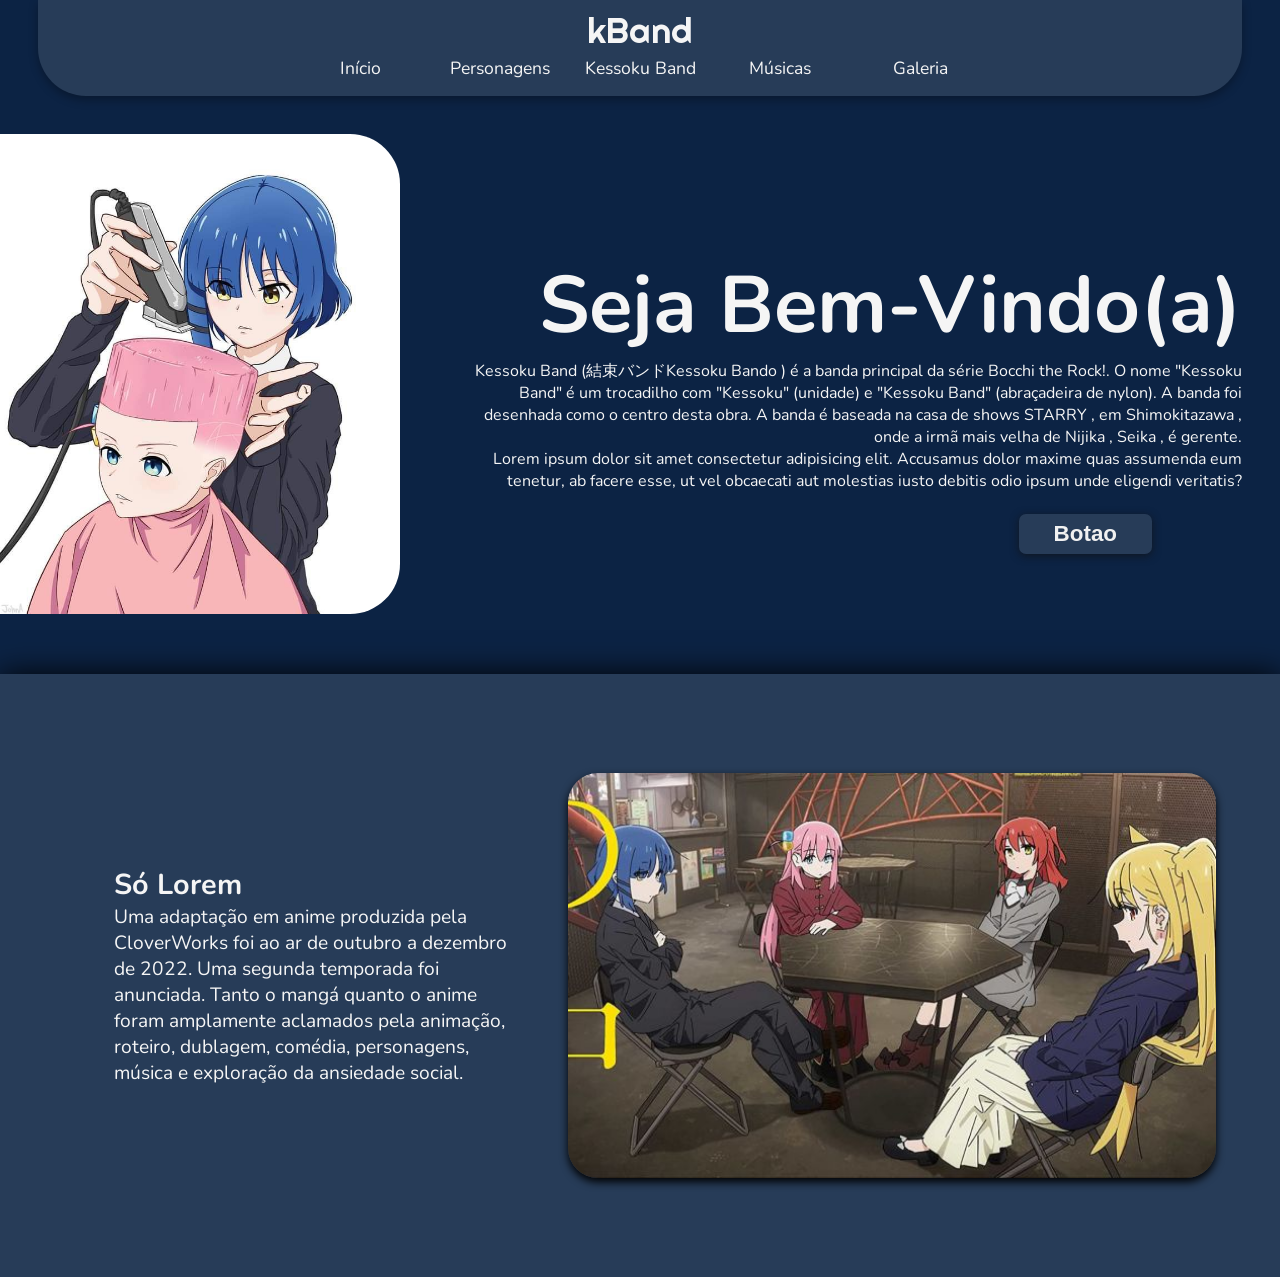
==== index.html @ d3ca6d71 "devia ta dormindo" ====
<!DOCTYPE html>
<html lang="pt-br">
<head>
    <meta charset="UTF-8">
    <meta name="viewport" content="width=device-width, initial-scale=1.0">
    <link rel="stylesheet" href="style.css">
    <title>kbBand</title>
</head>
<body>
    <main>
        <header>
            <div class="navbar">
                <div class="logomarca">kBand</div>
                <div class="nav-links">
                    <ul>
                        <a href=""><li>Início</li></a>
                        <a href=""><li>Personagens</li></a>
                        <a href=""><li>Kessoku Band</li></a>
                        <a href=""><li>Músicas</li></a>
                        <a href=""><li>Galeria</li></a>
                    </ul>
                </div>
            </div>
        </header>
        <section id="s1-inicio">
            <img src="mídias/download.jpg" alt="">
            <div>
                <h1>Seja Bem-Vindo(a)</h1>
                <p>Kessoku Band (結束バンドKessoku Bando ) é a banda principal da série Bocchi the Rock!. O nome "Kessoku Band" é um trocadilho com "Kessoku" (unidade) e "Kessoku Band" (abraçadeira de nylon). A banda foi desenhada como o centro desta obra. A banda é baseada na casa de shows STARRY , em Shimokitazawa , onde a irmã mais velha de Nijika , Seika , é gerente.</p>
                <p>Lorem ipsum dolor sit amet consectetur adipisicing elit. Accusamus dolor maxime quas assumenda eum tenetur, ab facere esse, ut vel obcaecati aut molestias iusto debitis odio ipsum unde eligendi veritatis?</p>
                <br>
                <a href="https://www.youtube.com/watch?v=dQw4w9WgXcQ" target="_blank"><button>Botao</button></a>
            </div>
        </section>
        <section id="s2-i">
            <div>
                <h2>Só Lorem</h2>
                <p>Uma adaptação em anime produzida pela CloverWorks foi ao ar de outubro a dezembro de 2022. Uma segunda temporada foi anunciada. Tanto o mangá quanto o anime foram amplamente aclamados pela animação, roteiro, dublagem, comédia, personagens, música e exploração da ansiedade social.</p>
            </div>
            <img src="mídias/img2.jpg" alt="">
        </section>
    </main>
</body>
</html>
---- style.css ----
@import url('https://fonts.googleapis.com/css2?family=Cinzel+Decorative:wght@400;700;900&family=Nunito:ital,wght@0,200..1000;1,200..1000&family=Open+Sans:ital,wght@0,300..800;1,300..800&display=swap');
@import url('https://fonts.googleapis.com/css2?family=Righteous&display=swap');

* {
    margin: 0;
    padding: 0;
}
::selection{
    background-color: rgb(163, 163, 163);
    color: #05101e;
}
body{
    padding-top: 5rem;
    color: whitesmoke;
    font-family: 'Nunito';
    background-color: #0c2344;
    /* background-color: #273c58; */
}
a{
    text-decoration: none;
    color: whitesmoke;
}
li{
    list-style: none;
}
.navbar{
    width: 90%;
    margin: 0 auto;
    left: 0;
    right: 0;
    height: 5rem;
    border-radius: 0 0 3rem 3rem;
    position: fixed;
    top: 0;
    z-index: 999;
    padding: 0.5rem 1.6rem 0.5rem;
    background-color: #273c58;
    display: flex;
    flex-direction: column;
    align-items: center;
    box-shadow: 0 4px 10px rgba(0,0,0,0.3);
}
.nav-links ul{
    display: flex;
}
.nav-links a{
    font-size: 1.1rem;
    transition: all 0.3s ease;
    text-align: center;
    width: 7rem;
    margin: 0px 10px;
    padding: 4px;
    border-radius: 10px;
}
.nav-links a:hover{
    transform: translateY(-2px);
    /* color: #0c2344;
    background-color: rgb(163, 163, 163); */
}
.logomarca{
    align-items: center;
    font-family: 'Righteous';
    font-size: 2.2rem;
    cursor: default;
    /* font-weight: bold; */
}


#s1-inicio{
    margin-top: 6vh;
    margin-bottom: 6.7vh;
    display: flex;
}
#s1-inicio img{
    border-radius: 0 50px 50px 0;
    height: 30rem;
}
#s1-inicio div{
    text-align: end;
    margin-top: 13vh;
    margin-left: 4vw;
    margin-right: 3vw;
}
#s1-inicio div h1{
    font-size: 5rem;
}
#s1-inicio div button{
    cursor: pointer;
    box-shadow: 0px 2px 8px rgba(17, 17, 17,0.7);
    transition: all 0.15s ease;
    font-size: 1.4rem;
    border: none;
    border-radius: 7px;
    padding: 7px 35px;
    background-color: #273c58;
    color: #f1f1f1;
    font-weight: 550;
    margin-right: 4em;
}
#s1-inicio div button:hover{
    /* transform: translateY(-3px); */
    box-shadow: 0px 1px 8px black;
    color: rgb(235, 235, 235);
}
#s1-inicio div button:active{
    transform: scale(0.97);
}

/* seção 2 */

#s2-i{
    box-shadow: 0px 0.6px 30px black;
    background-color: #273c58;
    display: flex;
    padding: 11vh 5vw;
}
#s2-i div{
    font-size: 1.2rem;
    margin: auto 50px;
}
#s2-i img{
    box-shadow: 0px 4px 8px black;
    border-radius: 30px;
    height: 45vh;
}
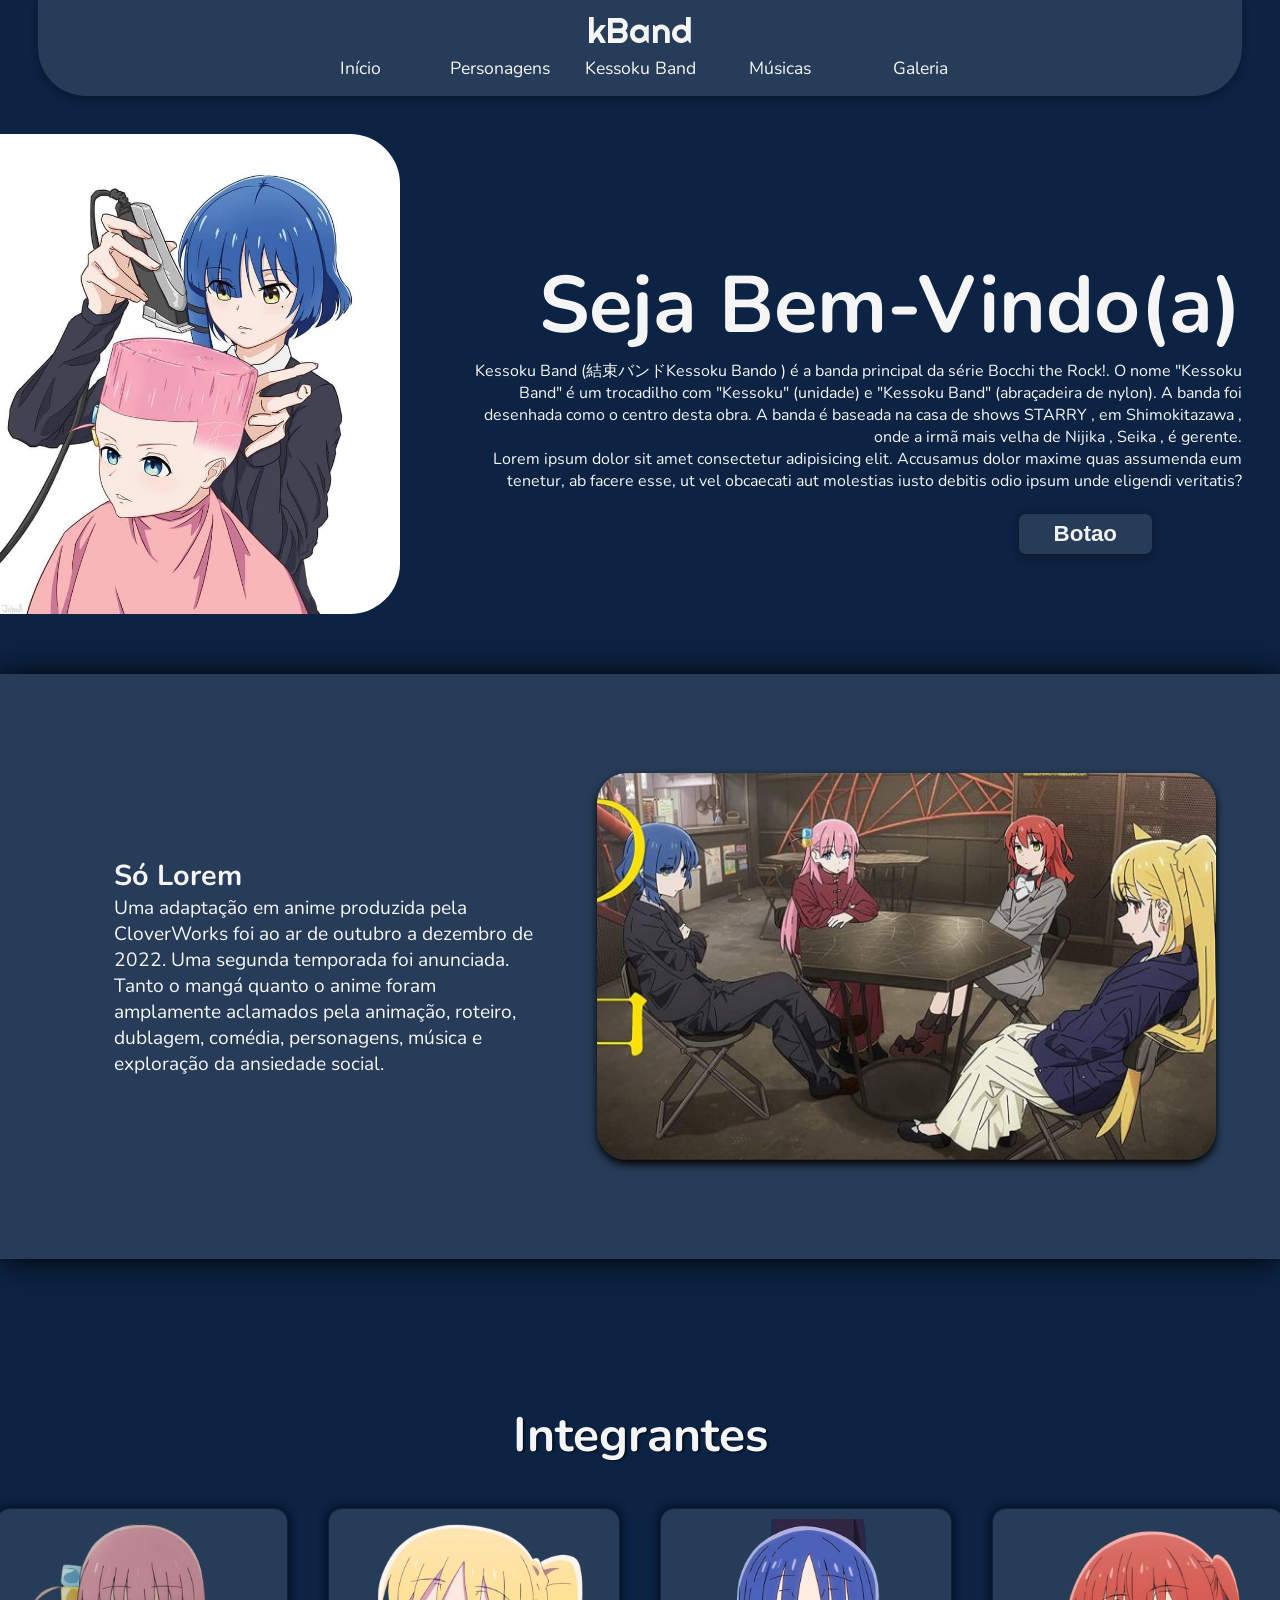
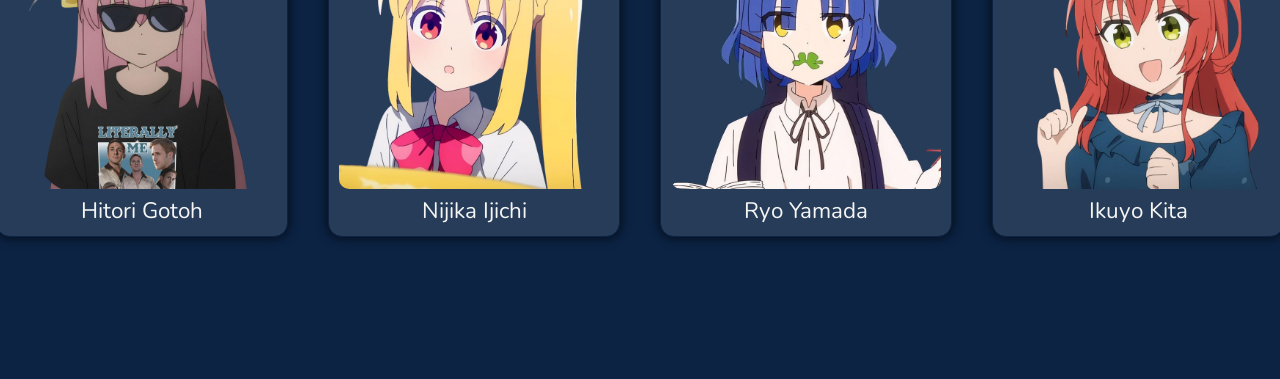
==== commit 3cde46a3: "integrantes" ====
--- a/index.html
+++ b/index.html
@@ -4,7 +4,7 @@
     <meta charset="UTF-8">
     <meta name="viewport" content="width=device-width, initial-scale=1.0">
     <link rel="stylesheet" href="style.css">
-    <title>kbBand</title>
+    <title>kBand</title>
 </head>
 <body>
     <main>
@@ -39,6 +39,27 @@
             </div>
             <img src="mídias/img2.jpg" alt="">
         </section>
+        <section id="s3-i">
+            <h2>Integrantes</h2>
+            <div id="integrantes">
+                <div id="hg">
+                    <img src="mídias/bocchi.png" alt="">
+                    <p>Hitori Gotoh</p>
+                </div>
+                <div id="ni">
+                    <img src="mídias/nijika.png" alt="">
+                    <p>Nijika Ijichi</p>
+                </div>
+                <div id="ry">
+                    <img src="mídias/ryo.png" alt="">
+                    <p>Ryo Yamada</p>
+                </div>
+                <div id="ik">
+                    <img src="mídias/kita.png" alt="">
+                    <p>Ikuyo Kita</p>
+                </div>
+            </div>
+        </section>
     </main>
 </body>
 </html>
--- a/style.css
+++ b/style.css
@@ -99,7 +99,7 @@
     margin-right: 4em;
 }
 #s1-inicio div button:hover{
-    /* transform: translateY(-3px); */
+    transform: translateY(-3px);
     box-shadow: 0px 1px 8px black;
     color: rgb(235, 235, 235);
 }
@@ -122,5 +122,69 @@
 #s2-i img{
     box-shadow: 0px 4px 8px black;
     border-radius: 30px;
-    height: 45vh;
+    height: 43vh;
+}
+
+/* seção 3 */
+#s3-i{
+    height: 80vh;
+    display: flex;
+    flex-direction: column;
+    justify-content: center;
+}
+#s3-i h2{
+    text-shadow: #05101e 2px 1px 2px;
+    font-size: 3rem;
+    text-align: center;
+    margin-bottom: 40px;
+}
+#integrantes{
+    display: flex;
+    justify-content: center;
+}
+#integrantes div{
+    border: #0c2344 1px solid;
+    box-shadow: 0px 0px 10px 2px #05101e;
+    border-radius: 14px;
+    transition: all 0.15s ease;
+    background-color: #273c58;
+    margin: 0 20px;
+    padding: 10px;
+}
+#integrantes div p{
+    cursor: default;
+    text-align: center;
+    font-size: 1.4rem;
+}
+#integrantes div img{
+    height: 30vh;
+    border-radius: 10px;
+}
+#integrantes div:hover{
+    transform: scale(1.1);
+}
+#hg:hover p{
+    color: palevioletred;
+}
+#ni:hover p{
+    color: yellow;
+}
+#ry:hover p{
+    color: rgb(48, 48, 255);
+}
+#ik:hover p{
+    color: rgb(247, 72, 72);
+}
+
+#hg:hover{
+    box-shadow: 0px 0px 8px 2px palevioletred;
+}
+#ni:hover{
+    box-shadow: 0px 0px 8px 2px yellow;
+}
+#ry:hover{
+    box-shadow: 0px 0px 8px 2px rgb(48, 48, 255);
+}
+#ik:hover{
+    box-shadow: 0px 0px 8px 2px rgb(236, 45, 45);
 }
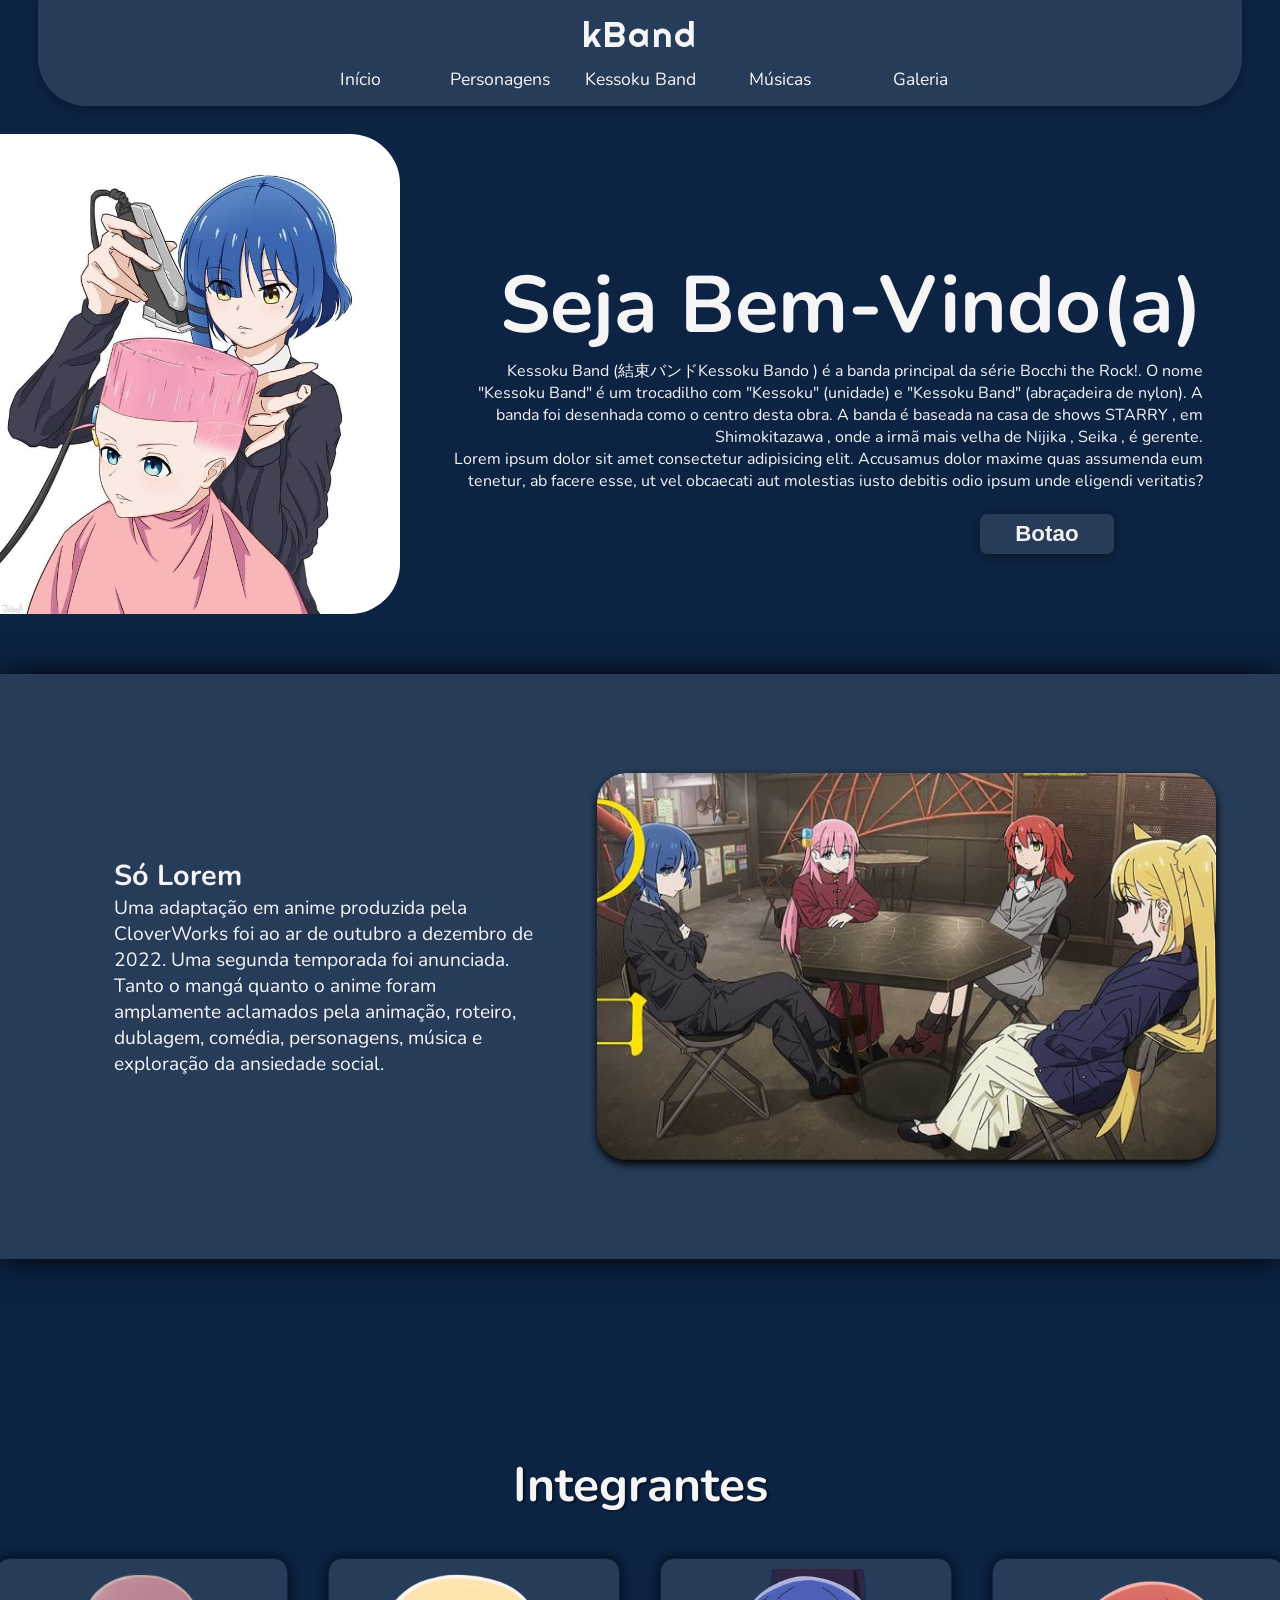
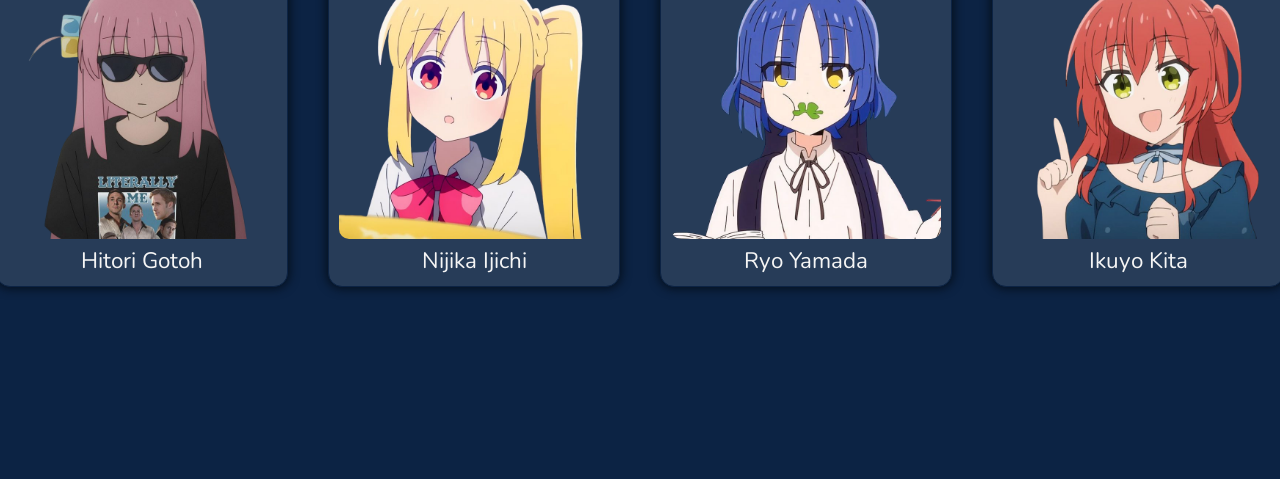
==== commit 411cd182: "sla kkkkkk" ====
--- a/index.html
+++ b/index.html
@@ -9,7 +9,12 @@
 <body>
     <main>
         <header>
-            <div class="navbar">
+            <nav class="navbar">
+                <div class="mobile-menu">
+                    <div class="line1"></div>
+                    <div class="line2"></div>
+                    <div class="line3"></div>
+                </div>
                 <div class="logomarca">kBand</div>
                 <div class="nav-links">
                     <ul>
@@ -20,7 +25,7 @@
                         <a href=""><li>Galeria</li></a>
                     </ul>
                 </div>
-            </div>
+            </nav>
         </header>
         <section id="s1-inicio">
             <img src="mídias/download.jpg" alt="">
--- a/style.css
+++ b/style.css
@@ -17,6 +17,9 @@
     background-color: #0c2344;
     /* background-color: #273c58; */
 }
+main{
+    height: 90vh;
+}
 a{
     text-decoration: none;
     color: whitesmoke;
@@ -29,7 +32,7 @@
     margin: 0 auto;
     left: 0;
     right: 0;
-    height: 5rem;
+    height: 10vh;
     border-radius: 0 0 3rem 3rem;
     position: fixed;
     top: 0;
@@ -38,12 +41,13 @@
     background-color: #273c58;
     display: flex;
     flex-direction: column;
+    justify-content: space-around;
     align-items: center;
     box-shadow: 0 4px 10px rgba(0,0,0,0.3);
 }
 .nav-links ul{
     display: flex;
-}
+}   
 .nav-links a{
     font-size: 1.1rem;
     transition: all 0.3s ease;
@@ -59,17 +63,29 @@
     background-color: rgb(163, 163, 163); */
 }
 .logomarca{
+    letter-spacing: 2px;
     align-items: center;
     font-family: 'Righteous';
     font-size: 2.2rem;
     cursor: default;
     /* font-weight: bold; */
 }
-
+.mobile-menu{
+    cursor: pointer;
+    display: none;
+}
+.mobile-menu div{
+    width: 32px;
+    height: 2px;
+    background-color: #fff;
+    margin: 8px;
+}
+
+
+/* seção 1 */
 
 #s1-inicio{
-    margin-top: 6vh;
-    margin-bottom: 6.7vh;
+    padding: 6vh 3vw 6.7vh 0vh;
     display: flex;
 }
 #s1-inicio img{
@@ -110,6 +126,7 @@
 /* seção 2 */
 
 #s2-i{
+    margin: 0;
     box-shadow: 0px 0.6px 30px black;
     background-color: #273c58;
     display: flex;
@@ -125,8 +142,26 @@
     height: 43vh;
 }
 
+/* test */
+
+@media (max-width: 999px){
+    #s2-i img{
+        height: 35vh;
+        margin: 0px auto;
+    }
+    #s2-i{
+        flex-direction: column;
+        display: flex;
+    }
+    #s2-i div{
+        font-size: 1rem;
+        margin: 0 40px 40px;
+    }
+}
+
 /* seção 3 */
 #s3-i{
+    padding: 50px;
     height: 80vh;
     display: flex;
     flex-direction: column;
@@ -163,6 +198,25 @@
 #integrantes div:hover{
     transform: scale(1.1);
 }
+
+/* testando */
+@media (max-width:999px){
+    #integrantes{
+        flex-wrap: wrap;
+    }
+    #integrantes div{
+        margin-top: 40px;
+    }
+    #s3-i{
+        padding: 40px 20px;
+        height: 200vh;
+    }
+    #s3-i h2{
+        margin-bottom: 0;
+        font-size: 60px;
+    }
+}
+
 #hg:hover p{
     color: palevioletred;
 }
@@ -187,4 +241,5 @@
 }
 #ik:hover{
     box-shadow: 0px 0px 8px 2px rgb(236, 45, 45);
-}+}
+
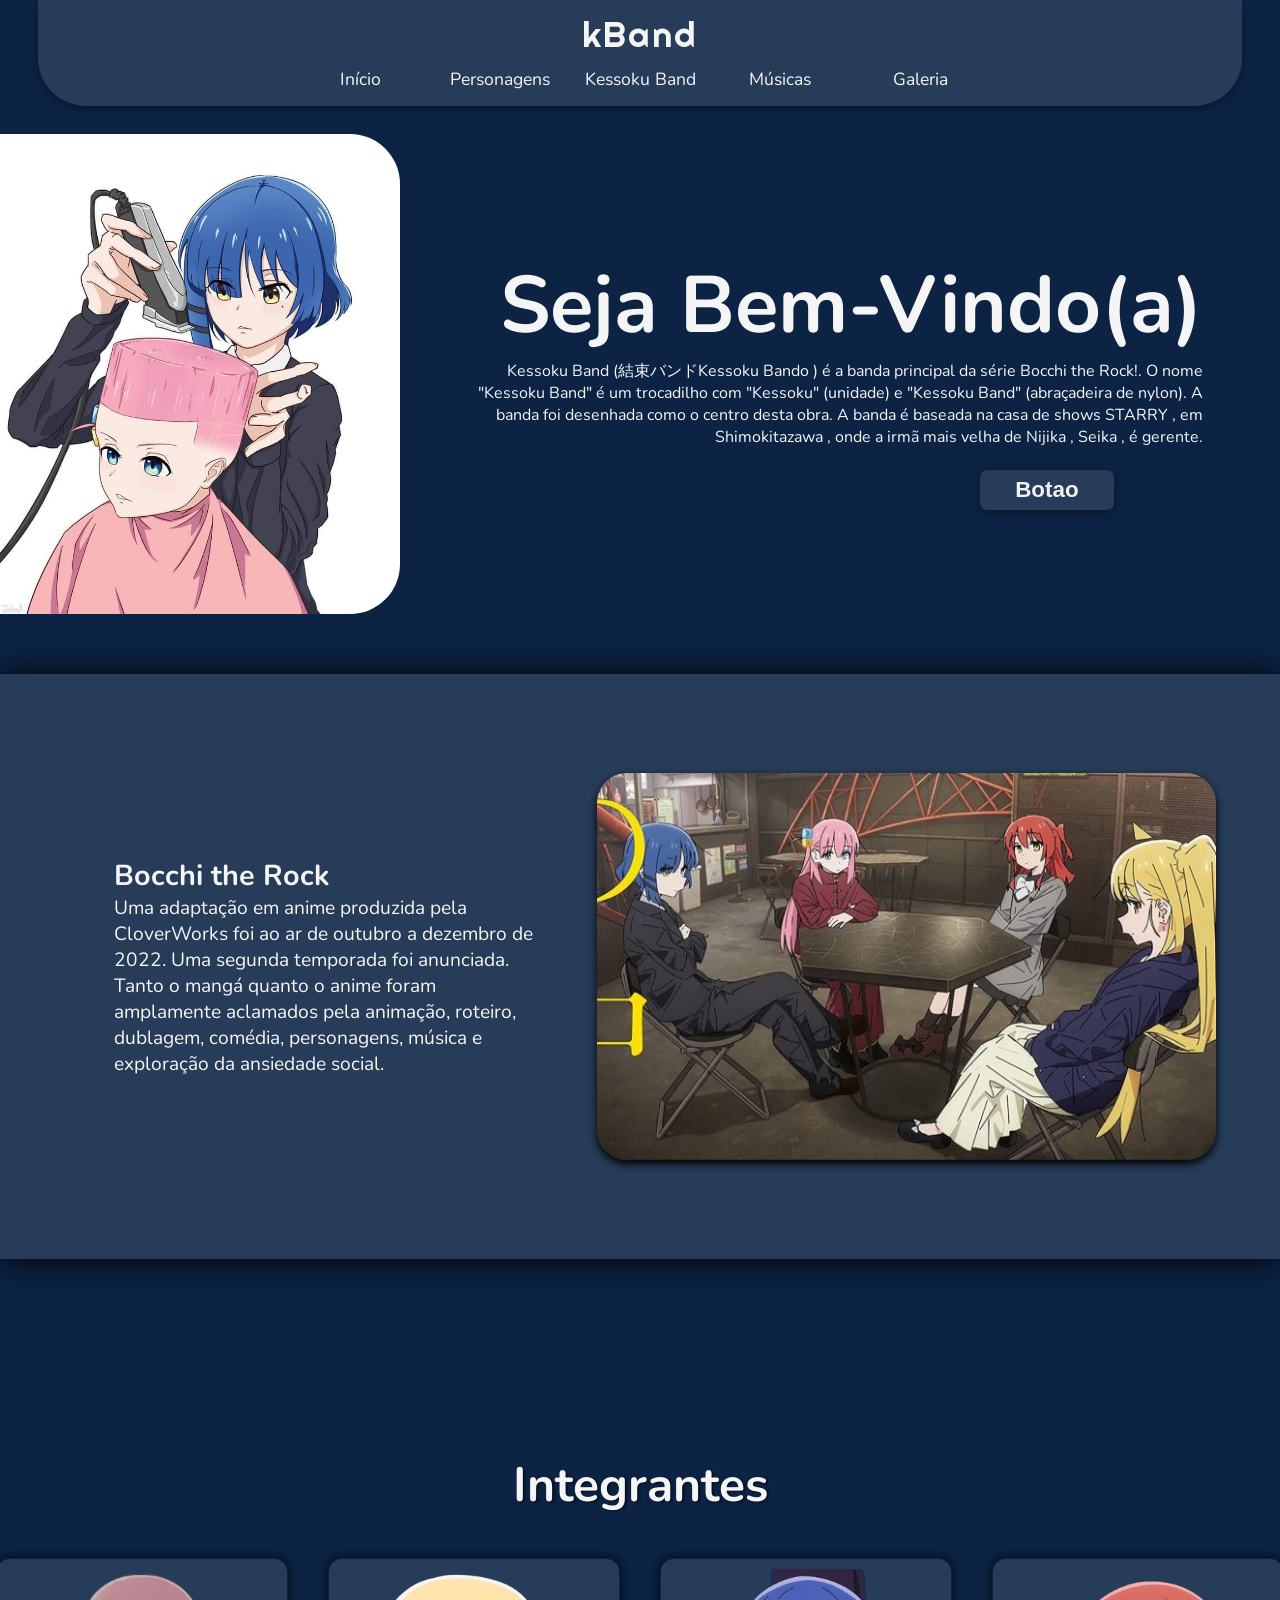
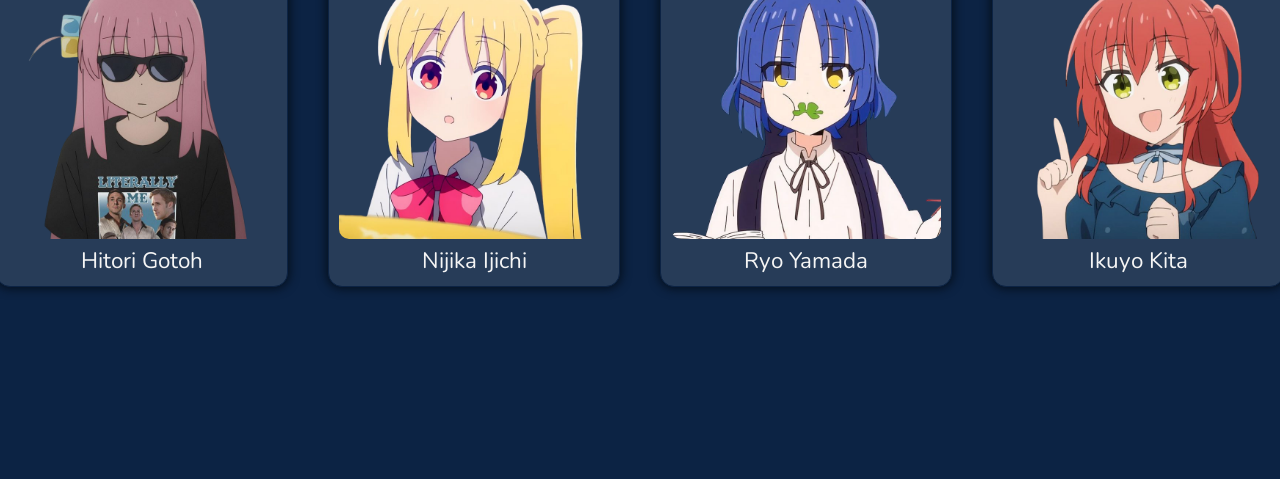
==== commit 245b3eef: "personagens" ====
--- a/index.html
+++ b/index.html
@@ -7,8 +7,7 @@
     <title>kBand</title>
 </head>
 <body>
-    <main>
-        <header>
+    <header>
             <nav class="navbar">
                 <div class="mobile-menu">
                     <div class="line1"></div>
@@ -18,8 +17,8 @@
                 <div class="logomarca">kBand</div>
                 <div class="nav-links">
                     <ul>
-                        <a href=""><li>Início</li></a>
-                        <a href=""><li>Personagens</li></a>
+                        <a href="index.html"><li>Início</li></a>
+                        <a href="person.html"><li>Personagens</li></a>
                         <a href=""><li>Kessoku Band</li></a>
                         <a href=""><li>Músicas</li></a>
                         <a href=""><li>Galeria</li></a>
@@ -27,19 +26,19 @@
                 </div>
             </nav>
         </header>
+    <main>
         <section id="s1-inicio">
             <img src="mídias/download.jpg" alt="">
             <div>
                 <h1>Seja Bem-Vindo(a)</h1>
                 <p>Kessoku Band (結束バンドKessoku Bando ) é a banda principal da série Bocchi the Rock!. O nome "Kessoku Band" é um trocadilho com "Kessoku" (unidade) e "Kessoku Band" (abraçadeira de nylon). A banda foi desenhada como o centro desta obra. A banda é baseada na casa de shows STARRY , em Shimokitazawa , onde a irmã mais velha de Nijika , Seika , é gerente.</p>
-                <p>Lorem ipsum dolor sit amet consectetur adipisicing elit. Accusamus dolor maxime quas assumenda eum tenetur, ab facere esse, ut vel obcaecati aut molestias iusto debitis odio ipsum unde eligendi veritatis?</p>
                 <br>
                 <a href="https://www.youtube.com/watch?v=dQw4w9WgXcQ" target="_blank"><button>Botao</button></a>
             </div>
         </section>
         <section id="s2-i">
             <div>
-                <h2>Só Lorem</h2>
+                <h2>Bocchi the Rock</h2>
                 <p>Uma adaptação em anime produzida pela CloverWorks foi ao ar de outubro a dezembro de 2022. Uma segunda temporada foi anunciada. Tanto o mangá quanto o anime foram amplamente aclamados pela animação, roteiro, dublagem, comédia, personagens, música e exploração da ansiedade social.</p>
             </div>
             <img src="mídias/img2.jpg" alt="">
--- a/style.css
+++ b/style.css
@@ -144,7 +144,7 @@
 
 /* test */
 
-@media (max-width: 999px){
+@media (max-width: 1100px){
     #s2-i img{
         height: 35vh;
         margin: 0px auto;
@@ -200,7 +200,7 @@
 }
 
 /* testando */
-@media (max-width:999px){
+@media (max-width:1100px){
     #integrantes{
         flex-wrap: wrap;
     }
@@ -208,14 +208,30 @@
         margin-top: 40px;
     }
     #s3-i{
-        padding: 40px 20px;
-        height: 200vh;
+        height: 50rem;
     }
     #s3-i h2{
         margin-bottom: 0;
         font-size: 60px;
     }
 }
+@media (max-width:700px){
+    #integrantes{
+        flex-wrap: wrap;
+    }
+    #integrantes div{
+        margin-top: 40px;
+    }
+    #s3-i{
+        height: 90rem;
+
+    }
+    #s3-i h2{
+        margin-bottom: 0;
+        font-size: 60px;
+    }
+}
+
 
 #hg:hover p{
     color: palevioletred;
@@ -243,3 +259,68 @@
     box-shadow: 0px 0px 8px 2px rgb(236, 45, 45);
 }
 
+
+
+/* personagens */
+
+#b-personagens{
+    background-color: #273c58;
+}
+#b-personagens section{
+    padding-bottom: 3rem;
+}
+
+.box-personagens{
+    height: 17rem;
+    border-radius: 10px;
+    padding: 30px 0;
+    margin: 3rem;
+    display: flex;
+}
+.box-personagens img{
+    height: 17rem;
+    margin: 0 30px;
+}
+.box-personagens h2{
+    margin: 0 0 20px;
+    font-size: 3rem;
+    letter-spacing: 4px;
+    font-family: 'Righteous';
+}
+
+
+.kh .texto-personagens,
+.si .texto-personagens,
+.hg .texto-personagens,
+.ry .texto-personagens{
+    margin: 0 0 0 30px;
+}
+.ps .texto-personagens,
+.ik .texto-personagens,
+.ni .texto-personagens{
+    margin: 0 30px 0 0px;
+}
+
+.hg{
+    background-color: palevioletred;
+}
+.ni{
+    color: black;
+    background-color: rgb(255, 247, 0);
+}
+.ry{
+    background-color: rgb(48, 48, 255);
+}
+.ik{
+    background-color: rgb(236, 45, 45);
+}
+.si{
+    background-color: rgb(230, 234, 15);
+    color: black;
+}
+.ps{
+    background-color: rgb(46, 87, 129);
+}
+.kh{
+    background-color: rgb(135, 56, 88);
+}
